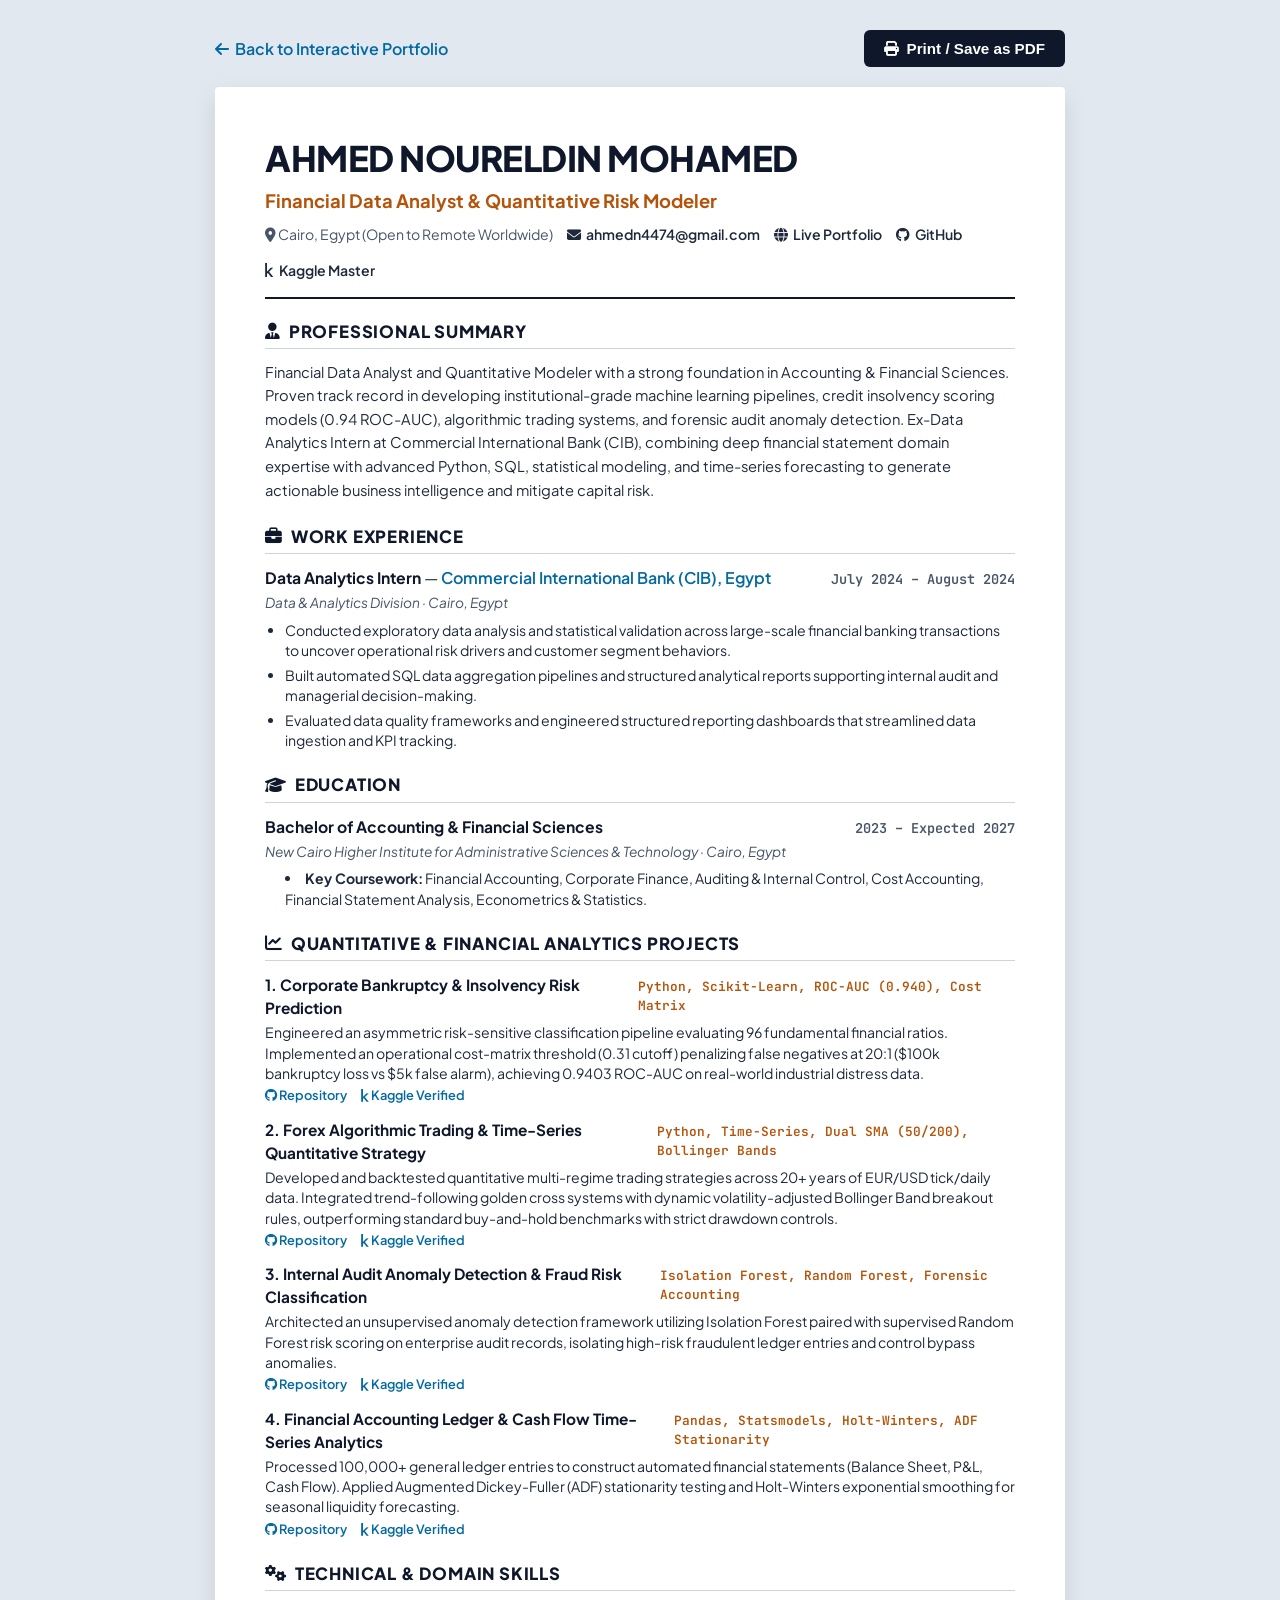
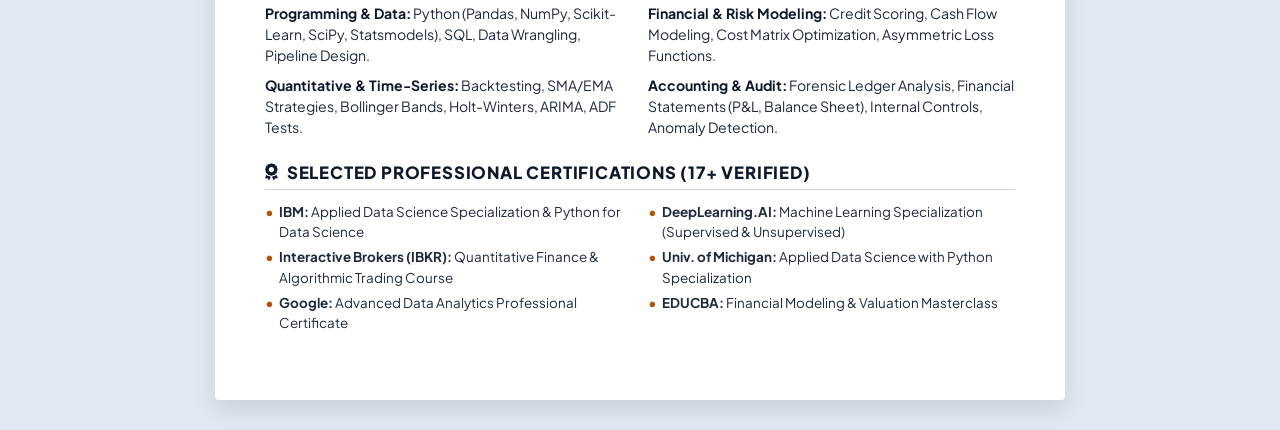
==== resume.html @ 3b54047d "Add ATS Resume page and integrate into live navigation" ====
<!DOCTYPE html>
<html lang="en">
<head>
    <meta charset="UTF-8">
    <meta name="viewport" content="width=device-width, initial-scale=1.0">
    <title>Ahmed Noureldin Mohamed - ATS Resume</title>
    <link href="https://fonts.googleapis.com/css2?family=Plus+Jakarta+Sans:wght@400;500;600;700;800&family=JetBrains+Mono:wght@400;600&display=swap" rel="stylesheet">
    <link rel="stylesheet" href="https://cdnjs.cloudflare.com/ajax/libs/font-awesome/6.4.0/css/all.min.css">
    <style>
        :root {
            --primary: #0f172a;
            --accent: #b45309;
            --accent-blue: #0369a1;
            --text-dark: #1e293b;
            --text-muted: #475569;
            --border: #cbd5e1;
            --bg-light: #f8fafc;
        }

        * {
            margin: 0;
            padding: 0;
            box-sizing: border-box;
        }

        body {
            font-family: 'Plus Jakarta Sans', -apple-system, BlinkMacSystemFont, sans-serif;
            color: var(--text-dark);
            background: #e2e8f0;
            line-height: 1.5;
            padding: 30px 15px;
        }

        .resume-container {
            max-width: 850px;
            margin: 0 auto;
            background: #ffffff;
            padding: 45px 50px;
            box-shadow: 0 10px 25px rgba(0,0,0,0.1);
            border-radius: 4px;
        }

        .print-btn-bar {
            max-width: 850px;
            margin: 0 auto 20px;
            display: flex;
            justify-content: space-between;
            align-items: center;
        }

        .btn-print {
            background: var(--primary);
            color: #ffffff;
            padding: 10px 20px;
            border: none;
            border-radius: 6px;
            font-weight: 700;
            font-size: 0.95rem;
            cursor: pointer;
            display: inline-flex;
            align-items: center;
            gap: 8px;
            text-decoration: none;
            transition: background 0.2s;
        }
        .btn-print:hover {
            background: #1e293b;
        }
        .btn-back {
            color: var(--accent-blue);
            font-weight: 600;
            text-decoration: none;
            display: inline-flex;
            align-items: center;
            gap: 6px;
        }

        /* Resume Header */
        .resume-header {
            border-bottom: 2px solid var(--primary);
            padding-bottom: 16px;
            margin-bottom: 20px;
        }
        .name {
            font-size: 2.2rem;
            font-weight: 800;
            color: var(--primary);
            text-transform: uppercase;
            letter-spacing: -0.5px;
        }
        .job-title {
            font-size: 1.15rem;
            font-weight: 700;
            color: var(--accent);
            margin-top: 2px;
            margin-bottom: 10px;
        }
        .contact-links {
            display: flex;
            flex-wrap: wrap;
            gap: 14px;
            font-size: 0.88rem;
            color: var(--text-muted);
        }
        .contact-links a {
            color: var(--text-dark);
            text-decoration: none;
            font-weight: 600;
            display: inline-flex;
            align-items: center;
            gap: 5px;
        }
        .contact-links a:hover {
            color: var(--accent-blue);
        }

        /* Section Common */
        .resume-section {
            margin-bottom: 22px;
        }
        .section-title {
            font-size: 1.05rem;
            font-weight: 800;
            color: var(--primary);
            text-transform: uppercase;
            letter-spacing: 0.8px;
            border-bottom: 1.5px solid var(--border);
            padding-bottom: 4px;
            margin-bottom: 12px;
            display: flex;
            align-items: center;
            gap: 8px;
        }

        .summary-text {
            font-size: 0.92rem;
            color: var(--text-dark);
            line-height: 1.6;
        }

        /* Work Experience & Education */
        .item-block {
            margin-bottom: 14px;
        }
        .item-header {
            display: flex;
            justify-content: space-between;
            align-items: baseline;
            margin-bottom: 3px;
        }
        .item-role {
            font-size: 0.98rem;
            font-weight: 700;
            color: var(--primary);
        }
        .item-company {
            font-weight: 600;
            color: var(--accent-blue);
        }
        .item-date {
            font-size: 0.85rem;
            font-weight: 600;
            color: var(--text-muted);
            font-family: 'JetBrains Mono', monospace;
        }
        .item-sub {
            font-size: 0.86rem;
            color: var(--text-muted);
            font-style: italic;
            margin-bottom: 6px;
        }
        .item-bullets {
            list-style: disc;
            padding-left: 20px;
            font-size: 0.88rem;
            color: var(--text-dark);
        }
        .item-bullets li {
            margin-bottom: 4px;
            line-height: 1.45;
        }

        /* Projects */
        .project-block {
            margin-bottom: 12px;
        }
        .project-title-row {
            display: flex;
            justify-content: space-between;
            align-items: baseline;
            margin-bottom: 3px;
        }
        .project-name {
            font-size: 0.96rem;
            font-weight: 700;
            color: var(--primary);
        }
        .project-tools {
            font-size: 0.8rem;
            font-family: 'JetBrains Mono', monospace;
            color: var(--accent);
            font-weight: 600;
        }
        .project-desc {
            font-size: 0.88rem;
            color: var(--text-dark);
            margin-bottom: 3px;
            line-height: 1.45;
        }
        .project-links-row {
            font-size: 0.8rem;
            margin-bottom: 4px;
        }
        .project-links-row a {
            color: var(--accent-blue);
            font-weight: 600;
            text-decoration: none;
            margin-right: 12px;
        }

        /* Skills */
        .skills-grid {
            display: grid;
            grid-template-columns: repeat(2, 1fr);
            gap: 8px 16px;
            font-size: 0.88rem;
        }
        .skill-group {
            line-height: 1.5;
        }
        .skill-group strong {
            color: var(--primary);
        }

        /* Certifications */
        .cert-list {
            display: grid;
            grid-template-columns: repeat(2, 1fr);
            gap: 5px 16px;
            font-size: 0.84rem;
            list-style: none;
        }
        .cert-list li {
            position: relative;
            padding-left: 14px;
        }
        .cert-list li::before {
            content: "•";
            color: var(--accent);
            position: absolute;
            left: 0;
            font-weight: bold;
        }

        @media print {
            body {
                background: #ffffff;
                padding: 0;
            }
            .print-btn-bar {
                display: none !important;
            }
            .resume-container {
                box-shadow: none;
                padding: 20px 25px;
                max-width: 100%;
            }
            a {
                text-decoration: none !important;
                color: inherit !important;
            }
        }
    </style>
</head>
<body>

    <div class="print-btn-bar">
        <a href="index.html" class="btn-back"><i class="fa-solid fa-arrow-left"></i> Back to Interactive Portfolio</a>
        <button class="btn-print" onclick="window.print()"><i class="fa-solid fa-print"></i> Print / Save as PDF</button>
    </div>

    <div class="resume-container">
        <!-- Header -->
        <header class="resume-header">
            <h1 class="name">Ahmed Noureldin Mohamed</h1>
            <div class="job-title">Financial Data Analyst & Quantitative Risk Modeler</div>
            <div class="contact-links">
                <span><i class="fa-solid fa-location-dot"></i> Cairo, Egypt (Open to Remote Worldwide)</span>
                <a href="mailto:ahmedn4474@gmail.com"><i class="fa-solid fa-envelope"></i> ahmedn4474@gmail.com</a>
                <a href="https://ahmedn4474-art.github.io/ahmedn4474-art/" target="_blank"><i class="fa-solid fa-globe"></i> Live Portfolio</a>
                <a href="https://github.com/ahmedn4474-art" target="_blank"><i class="fa-brands fa-github"></i> GitHub</a>
                <a href="https://kaggle.com/ahmednoureldin4474" target="_blank"><i class="fa-brands fa-kaggle"></i> Kaggle Master</a>
            </div>
        </header>

        <!-- Professional Summary -->
        <section class="resume-section">
            <h2 class="section-title"><i class="fa-solid fa-user-tie"></i> Professional Summary</h2>
            <p class="summary-text">
                Financial Data Analyst and Quantitative Modeler with a strong foundation in Accounting & Financial Sciences. Proven track record in developing institutional-grade machine learning pipelines, credit insolvency scoring models (0.94 ROC-AUC), algorithmic trading systems, and forensic audit anomaly detection. Ex-Data Analytics Intern at Commercial International Bank (CIB), combining deep financial statement domain expertise with advanced Python, SQL, statistical modeling, and time-series forecasting to generate actionable business intelligence and mitigate capital risk.
            </p>
        </section>

        <!-- Work Experience -->
        <section class="resume-section">
            <h2 class="section-title"><i class="fa-solid fa-briefcase"></i> Work Experience</h2>
            <div class="item-block">
                <div class="item-header">
                    <div><span class="item-role">Data Analytics Intern</span> — <span class="item-company">Commercial International Bank (CIB), Egypt</span></div>
                    <span class="item-date">July 2024 – August 2024</span>
                </div>
                <div class="item-sub">Data & Analytics Division · Cairo, Egypt</div>
                <ul class="item-bullets">
                    <li>Conducted exploratory data analysis and statistical validation across large-scale financial banking transactions to uncover operational risk drivers and customer segment behaviors.</li>
                    <li>Built automated SQL data aggregation pipelines and structured analytical reports supporting internal audit and managerial decision-making.</li>
                    <li>Evaluated data quality frameworks and engineered structured reporting dashboards that streamlined data ingestion and KPI tracking.</li>
                </ul>
            </div>
        </section>

        <!-- Education -->
        <section class="resume-section">
            <h2 class="section-title"><i class="fa-solid fa-graduation-cap"></i> Education</h2>
            <div class="item-block">
                <div class="item-header">
                    <div><span class="item-role">Bachelor of Accounting & Financial Sciences</span></div>
                    <span class="item-date">2023 – Expected 2027</span>
                </div>
                <div class="item-sub">New Cairo Higher Institute for Administrative Sciences & Technology · Cairo, Egypt</div>
                <div class="item-bullets">
                    <li><strong>Key Coursework:</strong> Financial Accounting, Corporate Finance, Auditing & Internal Control, Cost Accounting, Financial Statement Analysis, Econometrics & Statistics.</li>
                </div>
            </div>
        </section>

        <!-- Core Projects -->
        <section class="resume-section">
            <h2 class="section-title"><i class="fa-solid fa-chart-line"></i> Quantitative & Financial Analytics Projects</h2>
            
            <div class="project-block">
                <div class="project-title-row">
                    <span class="project-name">1. Corporate Bankruptcy & Insolvency Risk Prediction</span>
                    <span class="project-tools">Python, Scikit-Learn, ROC-AUC (0.940), Cost Matrix</span>
                </div>
                <p class="project-desc">
                    Engineered an asymmetric risk-sensitive classification pipeline evaluating 96 fundamental financial ratios. Implemented an operational cost-matrix threshold (0.31 cutoff) penalizing false negatives at 20:1 ($100k bankruptcy loss vs $5k false alarm), achieving 0.9403 ROC-AUC on real-world industrial distress data.
                </p>
                <div class="project-links-row">
                    <a href="https://github.com/ahmedn4474-art/Corporate-Bankruptcy-Prediction" target="_blank"><i class="fa-brands fa-github"></i> Repository</a>
                    <a href="https://www.kaggle.com/code/ahmednoureldin4474/corporate-bankruptcy-risk-prediction" target="_blank"><i class="fa-brands fa-kaggle"></i> Kaggle Verified</a>
                </div>
            </div>

            <div class="project-block">
                <div class="project-title-row">
                    <span class="project-name">2. Forex Algorithmic Trading & Time-Series Quantitative Strategy</span>
                    <span class="project-tools">Python, Time-Series, Dual SMA (50/200), Bollinger Bands</span>
                </div>
                <p class="project-desc">
                    Developed and backtested quantitative multi-regime trading strategies across 20+ years of EUR/USD tick/daily data. Integrated trend-following golden cross systems with dynamic volatility-adjusted Bollinger Band breakout rules, outperforming standard buy-and-hold benchmarks with strict drawdown controls.
                </p>
                <div class="project-links-row">
                    <a href="https://github.com/ahmedn4474-art/Forex-Trading-System" target="_blank"><i class="fa-brands fa-github"></i> Repository</a>
                    <a href="https://www.kaggle.com/code/ahmednoureldin4474/forex-exchange-rates-algorithmic-trading" target="_blank"><i class="fa-brands fa-kaggle"></i> Kaggle Verified</a>
                </div>
            </div>

            <div class="project-block">
                <div class="project-title-row">
                    <span class="project-name">3. Internal Audit Anomaly Detection & Fraud Risk Classification</span>
                    <span class="project-tools">Isolation Forest, Random Forest, Forensic Accounting</span>
                </div>
                <p class="project-desc">
                    Architected an unsupervised anomaly detection framework utilizing Isolation Forest paired with supervised Random Forest risk scoring on enterprise audit records, isolating high-risk fraudulent ledger entries and control bypass anomalies.
                </p>
                <div class="project-links-row">
                    <a href="https://github.com/ahmedn4474-art/Audit-Risk-Model" target="_blank"><i class="fa-brands fa-github"></i> Repository</a>
                    <a href="https://www.kaggle.com/code/ahmednoureldin4474/internal-audit-risk-anomaly-detection" target="_blank"><i class="fa-brands fa-kaggle"></i> Kaggle Verified</a>
                </div>
            </div>

            <div class="project-block">
                <div class="project-title-row">
                    <span class="project-name">4. Financial Accounting Ledger & Cash Flow Time-Series Analytics</span>
                    <span class="project-tools">Pandas, Statsmodels, Holt-Winters, ADF Stationarity</span>
                </div>
                <p class="project-desc">
                    Processed 100,000+ general ledger entries to construct automated financial statements (Balance Sheet, P&L, Cash Flow). Applied Augmented Dickey-Fuller (ADF) stationarity testing and Holt-Winters exponential smoothing for seasonal liquidity forecasting.
                </p>
                <div class="project-links-row">
                    <a href="https://github.com/ahmedn4474-art/Financial-Accounting-Ledger" target="_blank"><i class="fa-brands fa-github"></i> Repository</a>
                    <a href="https://www.kaggle.com/code/ahmednoureldin4474/financial-accounting-and-cash-flow-analytics" target="_blank"><i class="fa-brands fa-kaggle"></i> Kaggle Verified</a>
                </div>
            </div>
        </section>

        <!-- Technical & Financial Skills -->
        <section class="resume-section">
            <h2 class="section-title"><i class="fa-solid fa-gears"></i> Technical & Domain Skills</h2>
            <div class="skills-grid">
                <div class="skill-group">
                    <strong>Programming & Data:</strong> Python (Pandas, NumPy, Scikit-Learn, SciPy, Statsmodels), SQL, Data Wrangling, Pipeline Design.
                </div>
                <div class="skill-group">
                    <strong>Financial & Risk Modeling:</strong> Credit Scoring, Cash Flow Modeling, Cost Matrix Optimization, Asymmetric Loss Functions.
                </div>
                <div class="skill-group">
                    <strong>Quantitative & Time-Series:</strong> Backtesting, SMA/EMA Strategies, Bollinger Bands, Holt-Winters, ARIMA, ADF Tests.
                </div>
                <div class="skill-group">
                    <strong>Accounting & Audit:</strong> Forensic Ledger Analysis, Financial Statements (P&L, Balance Sheet), Internal Controls, Anomaly Detection.
                </div>
            </div>
        </section>

        <!-- Certifications -->
        <section class="resume-section">
            <h2 class="section-title"><i class="fa-solid fa-award"></i> Selected Professional Certifications (17+ Verified)</h2>
            <ul class="cert-list">
                <li><strong>IBM:</strong> Applied Data Science Specialization & Python for Data Science</li>
                <li><strong>DeepLearning.AI:</strong> Machine Learning Specialization (Supervised & Unsupervised)</li>
                <li><strong>Interactive Brokers (IBKR):</strong> Quantitative Finance & Algorithmic Trading Course</li>
                <li><strong>Univ. of Michigan:</strong> Applied Data Science with Python Specialization</li>
                <li><strong>Google:</strong> Advanced Data Analytics Professional Certificate</li>
                <li><strong>EDUCBA:</strong> Financial Modeling & Valuation Masterclass</li>
            </ul>
        </section>
    </div>

</body>
</html>
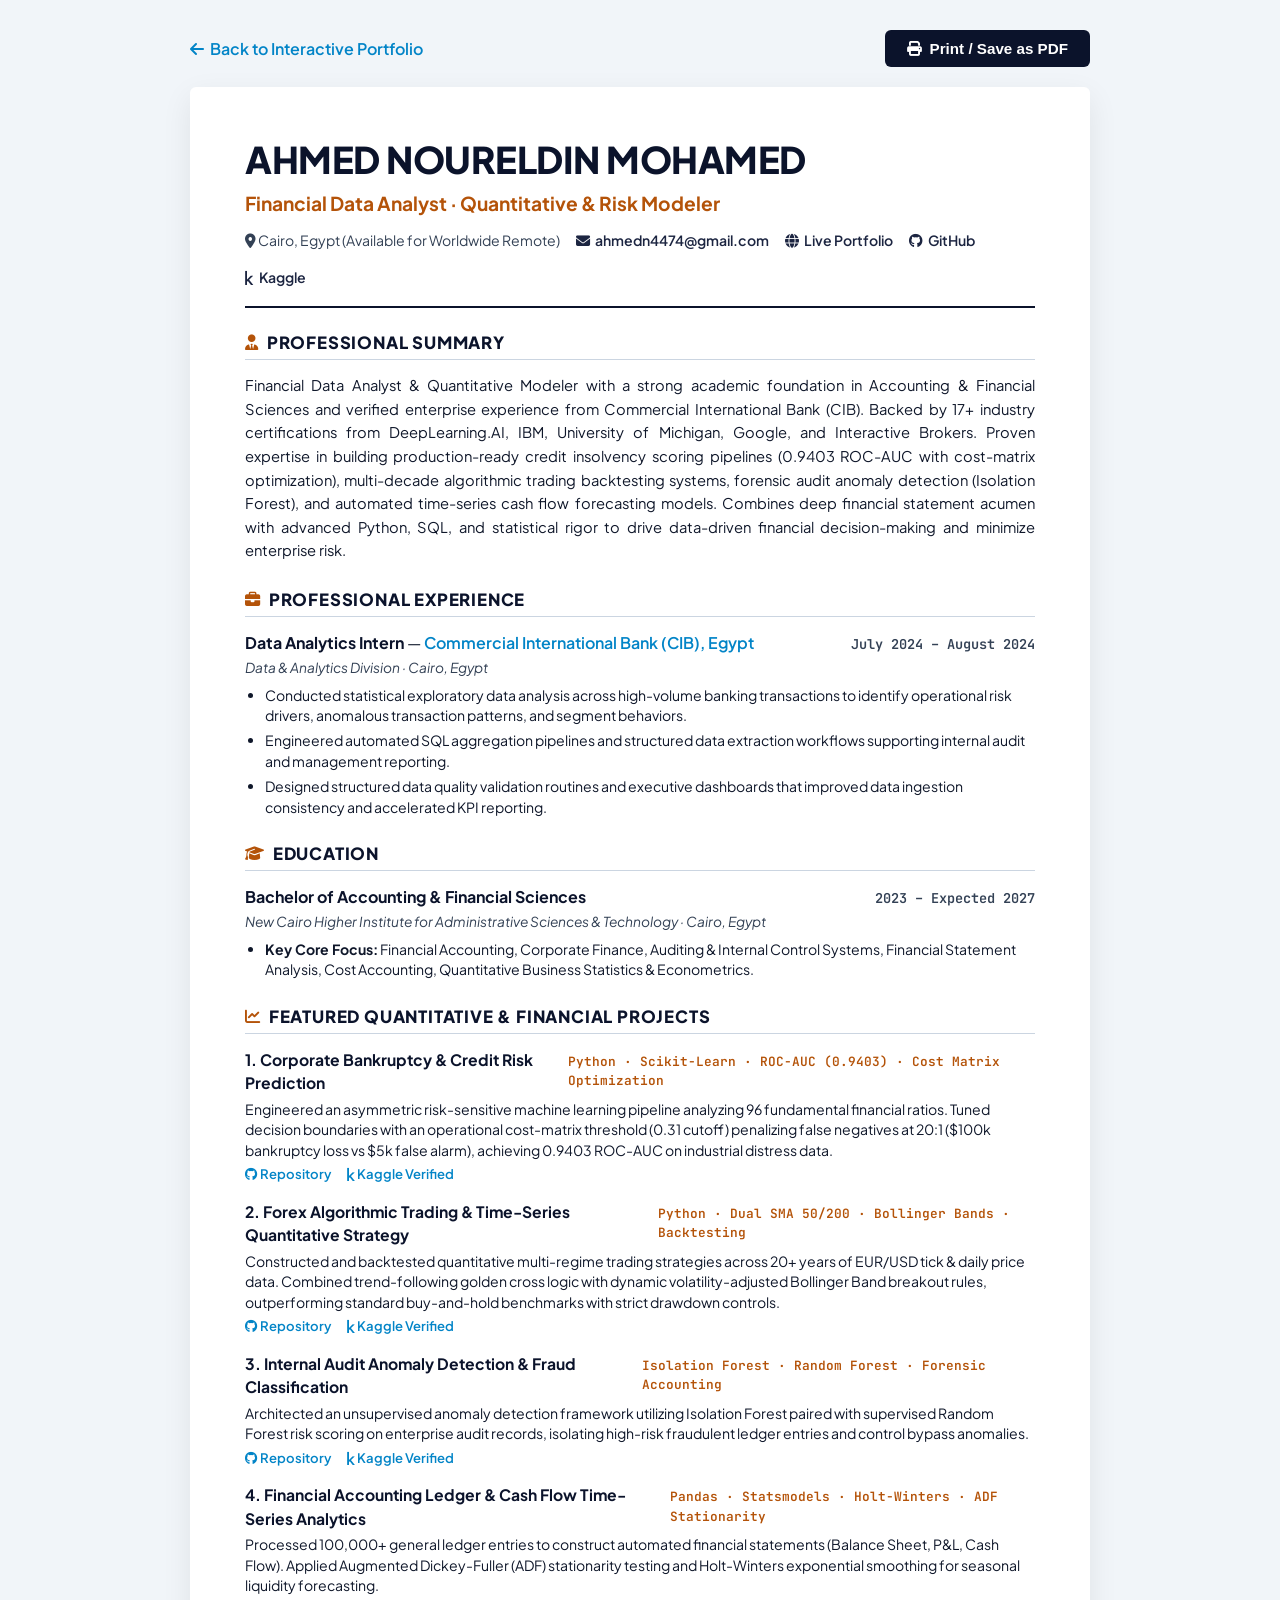
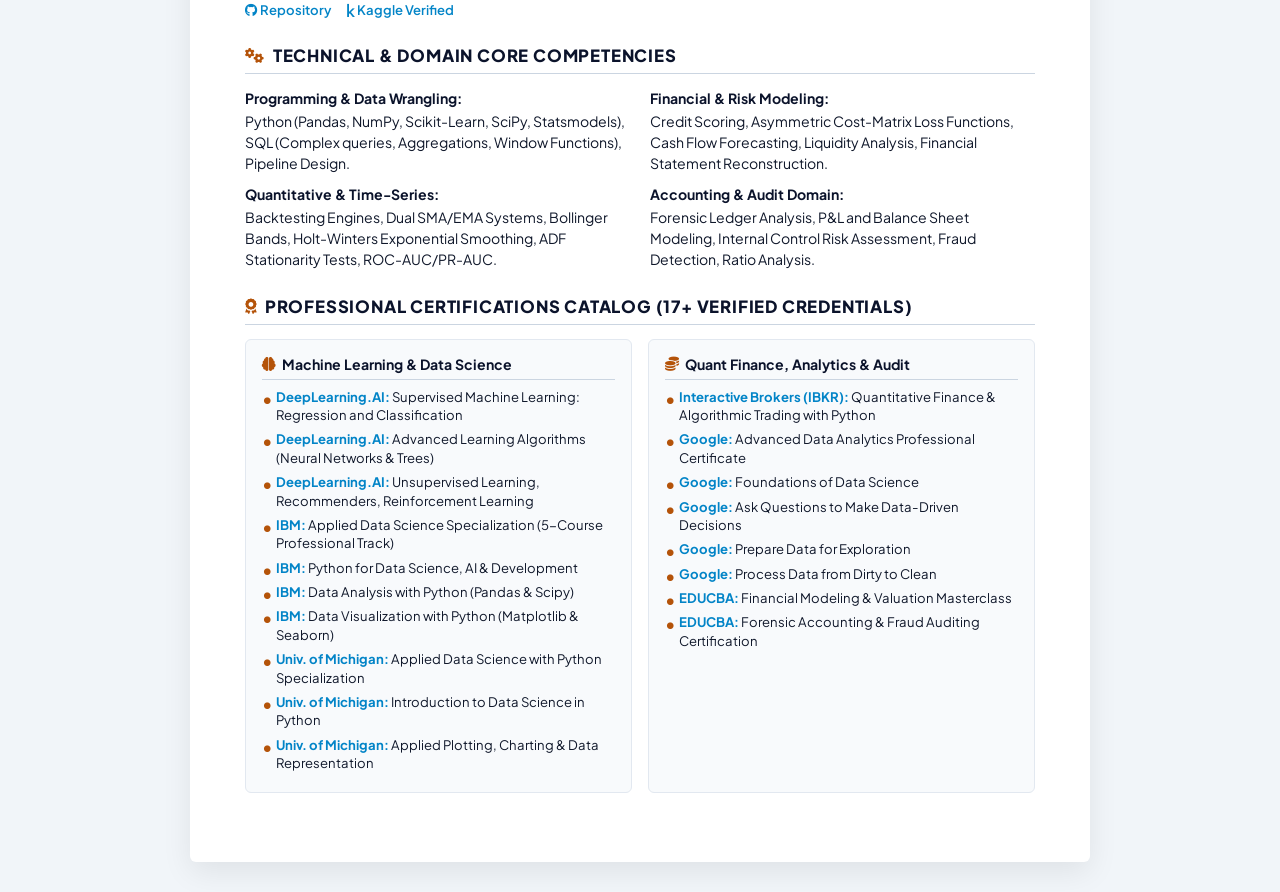
==== commit 8fbfd2d7: "Update ATS Resume with full categorized 17+ certifications catalog and domain skill matrix" ====
--- a/resume.html
+++ b/resume.html
@@ -3,18 +3,20 @@
 <head>
     <meta charset="UTF-8">
     <meta name="viewport" content="width=device-width, initial-scale=1.0">
-    <title>Ahmed Noureldin Mohamed - ATS Resume</title>
-    <link href="https://fonts.googleapis.com/css2?family=Plus+Jakarta+Sans:wght@400;500;600;700;800&family=JetBrains+Mono:wght@400;600&display=swap" rel="stylesheet">
+    <title>Ahmed Noureldin Mohamed - CV / Resume</title>
+    <link href="https://fonts.googleapis.com/css2?family=Plus+Jakarta+Sans:wght@400;500;600;700;800&family=JetBrains+Mono:wght@400;500;600&display=swap" rel="stylesheet">
     <link rel="stylesheet" href="https://cdnjs.cloudflare.com/ajax/libs/font-awesome/6.4.0/css/all.min.css">
     <style>
         :root {
-            --primary: #0f172a;
+            --primary: #0b132b;
+            --primary-light: #1c2541;
             --accent: #b45309;
-            --accent-blue: #0369a1;
-            --text-dark: #1e293b;
-            --text-muted: #475569;
+            --accent-blue: #0284c7;
+            --text-dark: #0f172a;
+            --text-muted: #334155;
             --border: #cbd5e1;
-            --bg-light: #f8fafc;
+            --border-light: #e2e8f0;
+            --bg-page: #f1f5f9;
         }
 
         * {
@@ -26,22 +28,22 @@
         body {
             font-family: 'Plus Jakarta Sans', -apple-system, BlinkMacSystemFont, sans-serif;
             color: var(--text-dark);
-            background: #e2e8f0;
+            background: var(--bg-page);
             line-height: 1.5;
             padding: 30px 15px;
         }
 
         .resume-container {
-            max-width: 850px;
+            max-width: 900px;
             margin: 0 auto;
             background: #ffffff;
-            padding: 45px 50px;
-            box-shadow: 0 10px 25px rgba(0,0,0,0.1);
-            border-radius: 4px;
+            padding: 45px 55px;
+            box-shadow: 0 10px 30px rgba(0,0,0,0.08);
+            border-radius: 6px;
         }
 
         .print-btn-bar {
-            max-width: 850px;
+            max-width: 900px;
             margin: 0 auto 20px;
             display: flex;
             justify-content: space-between;
@@ -51,7 +53,7 @@
         .btn-print {
             background: var(--primary);
             color: #ffffff;
-            padding: 10px 20px;
+            padding: 10px 22px;
             border: none;
             border-radius: 6px;
             font-weight: 700;
@@ -60,11 +62,11 @@
             display: inline-flex;
             align-items: center;
             gap: 8px;
-            text-decoration: none;
-            transition: background 0.2s;
+            transition: all 0.2s;
         }
         .btn-print:hover {
-            background: #1e293b;
+            background: var(--accent);
+            transform: translateY(-1px);
         }
         .btn-back {
             color: var(--accent-blue);
@@ -75,35 +77,35 @@
             gap: 6px;
         }
 
-        /* Resume Header */
+        /* Header */
         .resume-header {
-            border-bottom: 2px solid var(--primary);
-            padding-bottom: 16px;
-            margin-bottom: 20px;
+            border-bottom: 2.5px solid var(--primary);
+            padding-bottom: 18px;
+            margin-bottom: 22px;
         }
         .name {
-            font-size: 2.2rem;
+            font-size: 2.3rem;
             font-weight: 800;
             color: var(--primary);
             text-transform: uppercase;
             letter-spacing: -0.5px;
         }
         .job-title {
-            font-size: 1.15rem;
+            font-size: 1.2rem;
             font-weight: 700;
             color: var(--accent);
             margin-top: 2px;
-            margin-bottom: 10px;
+            margin-bottom: 12px;
         }
         .contact-links {
             display: flex;
             flex-wrap: wrap;
-            gap: 14px;
+            gap: 16px;
             font-size: 0.88rem;
             color: var(--text-muted);
         }
         .contact-links a {
-            color: var(--text-dark);
+            color: var(--primary-light);
             text-decoration: none;
             font-weight: 600;
             display: inline-flex;
@@ -114,9 +116,9 @@
             color: var(--accent-blue);
         }
 
-        /* Section Common */
+        /* Sections */
         .resume-section {
-            margin-bottom: 22px;
+            margin-bottom: 24px;
         }
         .section-title {
             font-size: 1.05rem;
@@ -126,21 +128,26 @@
             letter-spacing: 0.8px;
             border-bottom: 1.5px solid var(--border);
             padding-bottom: 4px;
-            margin-bottom: 12px;
+            margin-bottom: 14px;
             display: flex;
             align-items: center;
             gap: 8px;
+        }
+        .section-title i {
+            color: var(--accent);
+            font-size: 0.95rem;
         }
 
         .summary-text {
             font-size: 0.92rem;
             color: var(--text-dark);
             line-height: 1.6;
-        }
-
-        /* Work Experience & Education */
+            text-align: justify;
+        }
+
+        /* Experience & Education */
         .item-block {
-            margin-bottom: 14px;
+            margin-bottom: 16px;
         }
         .item-header {
             display: flex;
@@ -149,7 +156,7 @@
             margin-bottom: 3px;
         }
         .item-role {
-            font-size: 0.98rem;
+            font-size: 1rem;
             font-weight: 700;
             color: var(--primary);
         }
@@ -176,22 +183,22 @@
             color: var(--text-dark);
         }
         .item-bullets li {
-            margin-bottom: 4px;
+            margin-bottom: 5px;
             line-height: 1.45;
         }
 
         /* Projects */
         .project-block {
-            margin-bottom: 12px;
+            margin-bottom: 16px;
         }
         .project-title-row {
             display: flex;
             justify-content: space-between;
             align-items: baseline;
-            margin-bottom: 3px;
+            margin-bottom: 4px;
         }
         .project-name {
-            font-size: 0.96rem;
+            font-size: 0.98rem;
             font-weight: 700;
             color: var(--primary);
         }
@@ -204,52 +211,81 @@
         .project-desc {
             font-size: 0.88rem;
             color: var(--text-dark);
-            margin-bottom: 3px;
+            margin-bottom: 4px;
             line-height: 1.45;
         }
         .project-links-row {
-            font-size: 0.8rem;
+            font-size: 0.82rem;
             margin-bottom: 4px;
         }
         .project-links-row a {
             color: var(--accent-blue);
             font-weight: 600;
             text-decoration: none;
-            margin-right: 12px;
-        }
-
-        /* Skills */
+            margin-right: 14px;
+        }
+
+        /* Skills Matrix */
         .skills-grid {
             display: grid;
             grid-template-columns: repeat(2, 1fr);
-            gap: 8px 16px;
+            gap: 10px 20px;
             font-size: 0.88rem;
         }
-        .skill-group {
-            line-height: 1.5;
-        }
         .skill-group strong {
             color: var(--primary);
-        }
-
-        /* Certifications */
-        .cert-list {
+            display: block;
+            margin-bottom: 2px;
+        }
+
+        /* Certifications Comprehensive Table / List */
+        .certs-container {
             display: grid;
-            grid-template-columns: repeat(2, 1fr);
-            gap: 5px 16px;
-            font-size: 0.84rem;
+            grid-template-columns: 1fr 1fr;
+            gap: 16px;
+        }
+        .cert-category-box {
+            background: #f8fafc;
+            border: 1px solid var(--border-light);
+            border-radius: 6px;
+            padding: 14px 16px;
+        }
+        .cert-cat-title {
+            font-size: 0.88rem;
+            font-weight: 700;
+            color: var(--primary);
+            margin-bottom: 8px;
+            display: flex;
+            align-items: center;
+            gap: 6px;
+            border-bottom: 1px solid var(--border);
+            padding-bottom: 4px;
+        }
+        .cert-cat-title i {
+            color: var(--accent);
+        }
+        .cert-items-list {
             list-style: none;
-        }
-        .cert-list li {
+            font-size: 0.82rem;
+        }
+        .cert-items-list li {
             position: relative;
             padding-left: 14px;
-        }
-        .cert-list li::before {
+            margin-bottom: 6px;
+            line-height: 1.4;
+            color: var(--text-dark);
+        }
+        .cert-items-list li::before {
             content: "•";
             color: var(--accent);
             position: absolute;
             left: 0;
             font-weight: bold;
+            font-size: 1rem;
+        }
+        .cert-issuer-tag {
+            font-weight: 700;
+            color: var(--accent-blue);
         }
 
         @media print {
@@ -262,7 +298,7 @@
             }
             .resume-container {
                 box-shadow: none;
-                padding: 20px 25px;
+                padding: 15px 20px;
                 max-width: 100%;
             }
             a {
@@ -283,13 +319,13 @@
         <!-- Header -->
         <header class="resume-header">
             <h1 class="name">Ahmed Noureldin Mohamed</h1>
-            <div class="job-title">Financial Data Analyst & Quantitative Risk Modeler</div>
+            <div class="job-title">Financial Data Analyst · Quantitative & Risk Modeler</div>
             <div class="contact-links">
-                <span><i class="fa-solid fa-location-dot"></i> Cairo, Egypt (Open to Remote Worldwide)</span>
+                <span><i class="fa-solid fa-location-dot"></i> Cairo, Egypt (Available for Worldwide Remote)</span>
                 <a href="mailto:ahmedn4474@gmail.com"><i class="fa-solid fa-envelope"></i> ahmedn4474@gmail.com</a>
                 <a href="https://ahmedn4474-art.github.io/ahmedn4474-art/" target="_blank"><i class="fa-solid fa-globe"></i> Live Portfolio</a>
                 <a href="https://github.com/ahmedn4474-art" target="_blank"><i class="fa-brands fa-github"></i> GitHub</a>
-                <a href="https://kaggle.com/ahmednoureldin4474" target="_blank"><i class="fa-brands fa-kaggle"></i> Kaggle Master</a>
+                <a href="https://kaggle.com/ahmednoureldin4474" target="_blank"><i class="fa-brands fa-kaggle"></i> Kaggle</a>
             </div>
         </header>
 
@@ -297,13 +333,13 @@
         <section class="resume-section">
             <h2 class="section-title"><i class="fa-solid fa-user-tie"></i> Professional Summary</h2>
             <p class="summary-text">
-                Financial Data Analyst and Quantitative Modeler with a strong foundation in Accounting & Financial Sciences. Proven track record in developing institutional-grade machine learning pipelines, credit insolvency scoring models (0.94 ROC-AUC), algorithmic trading systems, and forensic audit anomaly detection. Ex-Data Analytics Intern at Commercial International Bank (CIB), combining deep financial statement domain expertise with advanced Python, SQL, statistical modeling, and time-series forecasting to generate actionable business intelligence and mitigate capital risk.
+                Financial Data Analyst & Quantitative Modeler with a strong academic foundation in Accounting & Financial Sciences and verified enterprise experience from Commercial International Bank (CIB). Backed by 17+ industry certifications from DeepLearning.AI, IBM, University of Michigan, Google, and Interactive Brokers. Proven expertise in building production-ready credit insolvency scoring pipelines (0.9403 ROC-AUC with cost-matrix optimization), multi-decade algorithmic trading backtesting systems, forensic audit anomaly detection (Isolation Forest), and automated time-series cash flow forecasting models. Combines deep financial statement acumen with advanced Python, SQL, and statistical rigor to drive data-driven financial decision-making and minimize enterprise risk.
             </p>
         </section>
 
         <!-- Work Experience -->
         <section class="resume-section">
-            <h2 class="section-title"><i class="fa-solid fa-briefcase"></i> Work Experience</h2>
+            <h2 class="section-title"><i class="fa-solid fa-briefcase"></i> Professional Experience</h2>
             <div class="item-block">
                 <div class="item-header">
                     <div><span class="item-role">Data Analytics Intern</span> — <span class="item-company">Commercial International Bank (CIB), Egypt</span></div>
@@ -311,9 +347,9 @@
                 </div>
                 <div class="item-sub">Data & Analytics Division · Cairo, Egypt</div>
                 <ul class="item-bullets">
-                    <li>Conducted exploratory data analysis and statistical validation across large-scale financial banking transactions to uncover operational risk drivers and customer segment behaviors.</li>
-                    <li>Built automated SQL data aggregation pipelines and structured analytical reports supporting internal audit and managerial decision-making.</li>
-                    <li>Evaluated data quality frameworks and engineered structured reporting dashboards that streamlined data ingestion and KPI tracking.</li>
+                    <li>Conducted statistical exploratory data analysis across high-volume banking transactions to identify operational risk drivers, anomalous transaction patterns, and segment behaviors.</li>
+                    <li>Engineered automated SQL aggregation pipelines and structured data extraction workflows supporting internal audit and management reporting.</li>
+                    <li>Designed structured data quality validation routines and executive dashboards that improved data ingestion consistency and accelerated KPI reporting.</li>
                 </ul>
             </div>
         </section>
@@ -327,23 +363,23 @@
                     <span class="item-date">2023 – Expected 2027</span>
                 </div>
                 <div class="item-sub">New Cairo Higher Institute for Administrative Sciences & Technology · Cairo, Egypt</div>
-                <div class="item-bullets">
-                    <li><strong>Key Coursework:</strong> Financial Accounting, Corporate Finance, Auditing & Internal Control, Cost Accounting, Financial Statement Analysis, Econometrics & Statistics.</li>
-                </div>
-            </div>
-        </section>
-
-        <!-- Core Projects -->
-        <section class="resume-section">
-            <h2 class="section-title"><i class="fa-solid fa-chart-line"></i> Quantitative & Financial Analytics Projects</h2>
+                <ul class="item-bullets">
+                    <li><strong>Key Core Focus:</strong> Financial Accounting, Corporate Finance, Auditing & Internal Control Systems, Financial Statement Analysis, Cost Accounting, Quantitative Business Statistics & Econometrics.</li>
+                </ul>
+            </div>
+        </section>
+
+        <!-- Verified Projects -->
+        <section class="resume-section">
+            <h2 class="section-title"><i class="fa-solid fa-chart-line"></i> Featured Quantitative & Financial Projects</h2>
             
             <div class="project-block">
                 <div class="project-title-row">
-                    <span class="project-name">1. Corporate Bankruptcy & Insolvency Risk Prediction</span>
-                    <span class="project-tools">Python, Scikit-Learn, ROC-AUC (0.940), Cost Matrix</span>
+                    <span class="project-name">1. Corporate Bankruptcy & Credit Risk Prediction</span>
+                    <span class="project-tools">Python · Scikit-Learn · ROC-AUC (0.9403) · Cost Matrix Optimization</span>
                 </div>
                 <p class="project-desc">
-                    Engineered an asymmetric risk-sensitive classification pipeline evaluating 96 fundamental financial ratios. Implemented an operational cost-matrix threshold (0.31 cutoff) penalizing false negatives at 20:1 ($100k bankruptcy loss vs $5k false alarm), achieving 0.9403 ROC-AUC on real-world industrial distress data.
+                    Engineered an asymmetric risk-sensitive machine learning pipeline analyzing 96 fundamental financial ratios. Tuned decision boundaries with an operational cost-matrix threshold (0.31 cutoff) penalizing false negatives at 20:1 ($100k bankruptcy loss vs $5k false alarm), achieving 0.9403 ROC-AUC on industrial distress data.
                 </p>
                 <div class="project-links-row">
                     <a href="https://github.com/ahmedn4474-art/Corporate-Bankruptcy-Prediction" target="_blank"><i class="fa-brands fa-github"></i> Repository</a>
@@ -354,10 +390,10 @@
             <div class="project-block">
                 <div class="project-title-row">
                     <span class="project-name">2. Forex Algorithmic Trading & Time-Series Quantitative Strategy</span>
-                    <span class="project-tools">Python, Time-Series, Dual SMA (50/200), Bollinger Bands</span>
+                    <span class="project-tools">Python · Dual SMA 50/200 · Bollinger Bands · Backtesting</span>
                 </div>
                 <p class="project-desc">
-                    Developed and backtested quantitative multi-regime trading strategies across 20+ years of EUR/USD tick/daily data. Integrated trend-following golden cross systems with dynamic volatility-adjusted Bollinger Band breakout rules, outperforming standard buy-and-hold benchmarks with strict drawdown controls.
+                    Constructed and backtested quantitative multi-regime trading strategies across 20+ years of EUR/USD tick & daily price data. Combined trend-following golden cross logic with dynamic volatility-adjusted Bollinger Band breakout rules, outperforming standard buy-and-hold benchmarks with strict drawdown controls.
                 </p>
                 <div class="project-links-row">
                     <a href="https://github.com/ahmedn4474-art/Forex-Trading-System" target="_blank"><i class="fa-brands fa-github"></i> Repository</a>
@@ -367,8 +403,8 @@
 
             <div class="project-block">
                 <div class="project-title-row">
-                    <span class="project-name">3. Internal Audit Anomaly Detection & Fraud Risk Classification</span>
-                    <span class="project-tools">Isolation Forest, Random Forest, Forensic Accounting</span>
+                    <span class="project-name">3. Internal Audit Anomaly Detection & Fraud Classification</span>
+                    <span class="project-tools">Isolation Forest · Random Forest · Forensic Accounting</span>
                 </div>
                 <p class="project-desc">
                     Architected an unsupervised anomaly detection framework utilizing Isolation Forest paired with supervised Random Forest risk scoring on enterprise audit records, isolating high-risk fraudulent ledger entries and control bypass anomalies.
@@ -382,7 +418,7 @@
             <div class="project-block">
                 <div class="project-title-row">
                     <span class="project-name">4. Financial Accounting Ledger & Cash Flow Time-Series Analytics</span>
-                    <span class="project-tools">Pandas, Statsmodels, Holt-Winters, ADF Stationarity</span>
+                    <span class="project-tools">Pandas · Statsmodels · Holt-Winters · ADF Stationarity</span>
                 </div>
                 <p class="project-desc">
                     Processed 100,000+ general ledger entries to construct automated financial statements (Balance Sheet, P&L, Cash Flow). Applied Augmented Dickey-Fuller (ADF) stationarity testing and Holt-Winters exponential smoothing for seasonal liquidity forecasting.
@@ -394,36 +430,65 @@
             </div>
         </section>
 
-        <!-- Technical & Financial Skills -->
-        <section class="resume-section">
-            <h2 class="section-title"><i class="fa-solid fa-gears"></i> Technical & Domain Skills</h2>
+        <!-- Technical & Financial Skills Matrix -->
+        <section class="resume-section">
+            <h2 class="section-title"><i class="fa-solid fa-gears"></i> Technical & Domain Core Competencies</h2>
             <div class="skills-grid">
                 <div class="skill-group">
-                    <strong>Programming & Data:</strong> Python (Pandas, NumPy, Scikit-Learn, SciPy, Statsmodels), SQL, Data Wrangling, Pipeline Design.
+                    <strong>Programming & Data Wrangling:</strong>
+                    Python (Pandas, NumPy, Scikit-Learn, SciPy, Statsmodels), SQL (Complex queries, Aggregations, Window Functions), Pipeline Design.
                 </div>
                 <div class="skill-group">
-                    <strong>Financial & Risk Modeling:</strong> Credit Scoring, Cash Flow Modeling, Cost Matrix Optimization, Asymmetric Loss Functions.
+                    <strong>Financial & Risk Modeling:</strong>
+                    Credit Scoring, Asymmetric Cost-Matrix Loss Functions, Cash Flow Forecasting, Liquidity Analysis, Financial Statement Reconstruction.
                 </div>
                 <div class="skill-group">
-                    <strong>Quantitative & Time-Series:</strong> Backtesting, SMA/EMA Strategies, Bollinger Bands, Holt-Winters, ARIMA, ADF Tests.
+                    <strong>Quantitative & Time-Series:</strong>
+                    Backtesting Engines, Dual SMA/EMA Systems, Bollinger Bands, Holt-Winters Exponential Smoothing, ADF Stationarity Tests, ROC-AUC/PR-AUC.
                 </div>
                 <div class="skill-group">
-                    <strong>Accounting & Audit:</strong> Forensic Ledger Analysis, Financial Statements (P&L, Balance Sheet), Internal Controls, Anomaly Detection.
-                </div>
-            </div>
-        </section>
-
-        <!-- Certifications -->
-        <section class="resume-section">
-            <h2 class="section-title"><i class="fa-solid fa-award"></i> Selected Professional Certifications (17+ Verified)</h2>
-            <ul class="cert-list">
-                <li><strong>IBM:</strong> Applied Data Science Specialization & Python for Data Science</li>
-                <li><strong>DeepLearning.AI:</strong> Machine Learning Specialization (Supervised & Unsupervised)</li>
-                <li><strong>Interactive Brokers (IBKR):</strong> Quantitative Finance & Algorithmic Trading Course</li>
-                <li><strong>Univ. of Michigan:</strong> Applied Data Science with Python Specialization</li>
-                <li><strong>Google:</strong> Advanced Data Analytics Professional Certificate</li>
-                <li><strong>EDUCBA:</strong> Financial Modeling & Valuation Masterclass</li>
-            </ul>
+                    <strong>Accounting & Audit Domain:</strong>
+                    Forensic Ledger Analysis, P&L and Balance Sheet Modeling, Internal Control Risk Assessment, Fraud Detection, Ratio Analysis.
+                </div>
+            </div>
+        </section>
+
+        <!-- 17+ Verified Certifications Catalog -->
+        <section class="resume-section">
+            <h2 class="section-title"><i class="fa-solid fa-award"></i> Professional Certifications Catalog (17+ Verified Credentials)</h2>
+            <div class="certs-container">
+                <!-- Group 1: Machine Learning & Data Science -->
+                <div class="cert-category-box">
+                    <div class="cert-cat-title"><i class="fa-solid fa-brain"></i> Machine Learning & Data Science</div>
+                    <ul class="cert-items-list">
+                        <li><span class="cert-issuer-tag">DeepLearning.AI:</span> Supervised Machine Learning: Regression and Classification</li>
+                        <li><span class="cert-issuer-tag">DeepLearning.AI:</span> Advanced Learning Algorithms (Neural Networks & Trees)</li>
+                        <li><span class="cert-issuer-tag">DeepLearning.AI:</span> Unsupervised Learning, Recommenders, Reinforcement Learning</li>
+                        <li><span class="cert-issuer-tag">IBM:</span> Applied Data Science Specialization (5-Course Professional Track)</li>
+                        <li><span class="cert-issuer-tag">IBM:</span> Python for Data Science, AI & Development</li>
+                        <li><span class="cert-issuer-tag">IBM:</span> Data Analysis with Python (Pandas & Scipy)</li>
+                        <li><span class="cert-issuer-tag">IBM:</span> Data Visualization with Python (Matplotlib & Seaborn)</li>
+                        <li><span class="cert-issuer-tag">Univ. of Michigan:</span> Applied Data Science with Python Specialization</li>
+                        <li><span class="cert-issuer-tag">Univ. of Michigan:</span> Introduction to Data Science in Python</li>
+                        <li><span class="cert-issuer-tag">Univ. of Michigan:</span> Applied Plotting, Charting & Data Representation</li>
+                    </ul>
+                </div>
+
+                <!-- Group 2: Quantitative Finance, Analytics & Auditing -->
+                <div class="cert-category-box">
+                    <div class="cert-cat-title"><i class="fa-solid fa-coins"></i> Quant Finance, Analytics & Audit</div>
+                    <ul class="cert-items-list">
+                        <li><span class="cert-issuer-tag">Interactive Brokers (IBKR):</span> Quantitative Finance & Algorithmic Trading with Python</li>
+                        <li><span class="cert-issuer-tag">Google:</span> Advanced Data Analytics Professional Certificate</li>
+                        <li><span class="cert-issuer-tag">Google:</span> Foundations of Data Science</li>
+                        <li><span class="cert-issuer-tag">Google:</span> Ask Questions to Make Data-Driven Decisions</li>
+                        <li><span class="cert-issuer-tag">Google:</span> Prepare Data for Exploration</li>
+                        <li><span class="cert-issuer-tag">Google:</span> Process Data from Dirty to Clean</li>
+                        <li><span class="cert-issuer-tag">EDUCBA:</span> Financial Modeling & Valuation Masterclass</li>
+                        <li><span class="cert-issuer-tag">EDUCBA:</span> Forensic Accounting & Fraud Auditing Certification</li>
+                    </ul>
+                </div>
+            </div>
         </section>
     </div>
 
